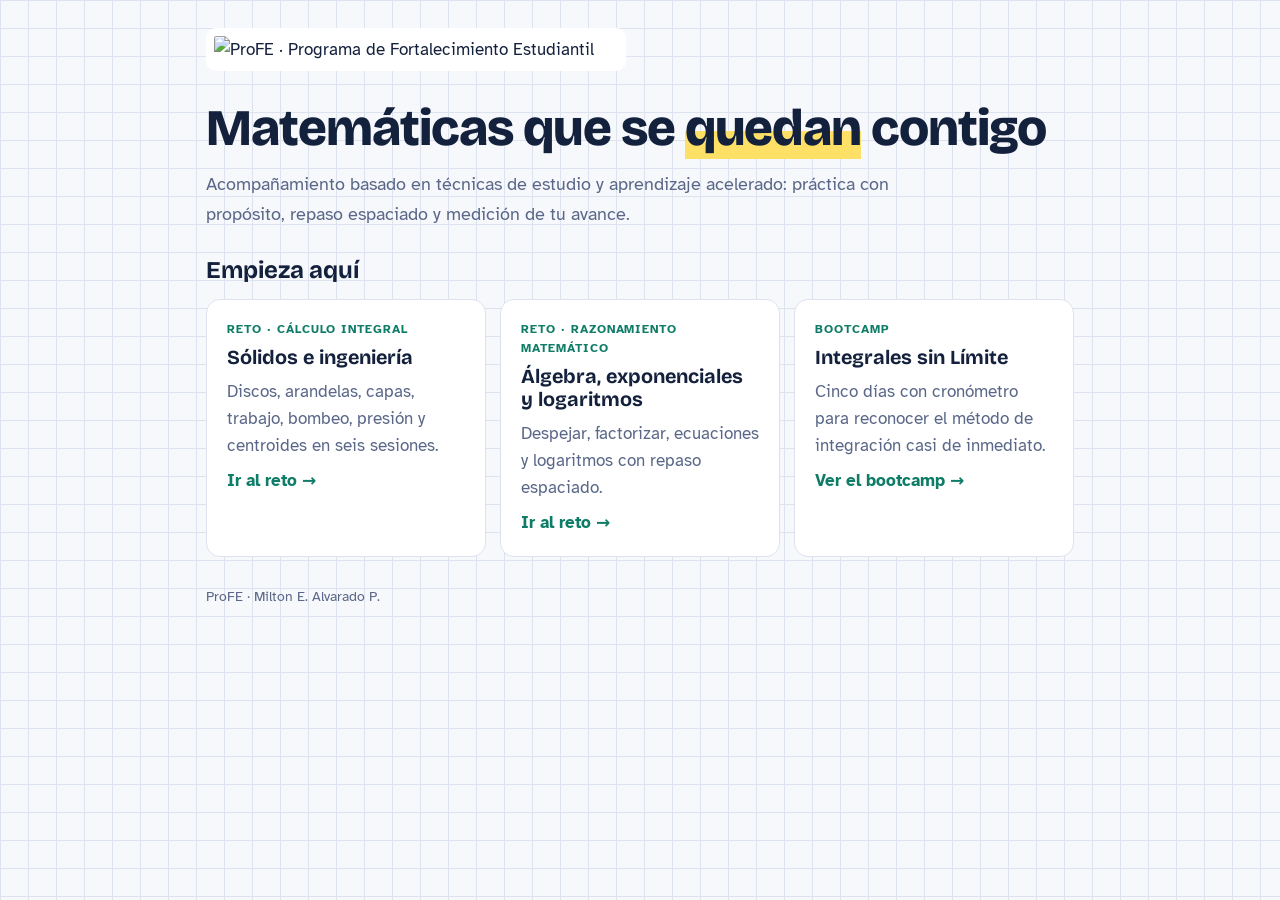
==== index.html @ 1213cf59 "Portada de ProFE para profe.net.co" ====
<!doctype html>
<html lang="es">
<head>
<meta charset="utf-8">
<meta name="viewport" content="width=device-width, initial-scale=1">
<title>ProFE · Programa de Fortalecimiento Estudiantil</title>
<meta name="description" content="Matemáticas con técnicas de estudio y aprendizaje acelerado: bootcamps y retos de autoestudio.">
<link rel="icon" href="https://bootcamp.profe.net.co/images/membrete_profe.png">
<link rel="preconnect" href="https://fonts.googleapis.com">
<link rel="stylesheet" href="https://fonts.googleapis.com/css2?family=Bricolage+Grotesque:opsz,wght@12..96,700;12..96,800&family=Atkinson+Hyperlegible:wght@400;700&display=swap">
<style>
:root{--paper:#F6F8FB;--sheet:#FFFFFF;--ink:#14213D;--muted:#5A6788;--line:#DCE3EF;--accent:#0E7C66;--accent-soft:#E2F3EE;--mark:#FFE066;
  --f-display:"Bricolage Grotesque","Segoe UI",system-ui,sans-serif;--f-body:"Atkinson Hyperlegible","Segoe UI",system-ui,sans-serif}
@media (prefers-color-scheme:dark){:root{--paper:#0E1524;--sheet:#151E31;--ink:#E6ECF7;--muted:#95A2BE;--line:#26324C;--accent:#41C9A6;--accent-soft:#16352F;--mark:#E8C547;color-scheme:dark}}
*{box-sizing:border-box}
body{margin:0;background:var(--paper);color:var(--ink);font:17px/1.6 var(--f-body);
  background-image:linear-gradient(var(--line) 1px,transparent 1px),linear-gradient(90deg,var(--line) 1px,transparent 1px);background-size:28px 28px}
.wrap{max-width:900px;margin:0 auto;padding:28px 16px 64px;display:grid;gap:28px}
img.membrete{max-width:420px;width:100%;height:auto;background:#fff;border-radius:10px;padding:8px}
h1,h2,h3{font-family:var(--f-display);line-height:1.15;margin:0;text-wrap:balance}
h1{font-size:clamp(2rem,6vw,3.2rem);font-weight:800;letter-spacing:-.02em}
h2{font-size:1.5rem}
p{margin:0}
.lead{font-size:1.15rem;color:var(--muted);max-width:60ch}
.mark{background:linear-gradient(transparent 55%,var(--mark) 55%);color:inherit}
.cards{display:grid;grid-template-columns:repeat(auto-fit,minmax(240px,1fr));gap:14px}
.card{display:grid;gap:8px;align-content:start;background:var(--sheet);border:1px solid var(--line);border-radius:14px;padding:20px;text-decoration:none;color:inherit;transition:border-color .15s,transform .15s}
.card:hover{border-color:var(--accent);transform:translateY(-2px)}
.card .tag{font-size:.75rem;letter-spacing:.08em;text-transform:uppercase;color:var(--accent);font-weight:700}
.card p{color:var(--muted)}
.card .go{color:var(--accent);font-weight:700}
footer{color:var(--muted);font-size:.9rem}
:focus-visible{outline:3px solid var(--accent);outline-offset:2px}
@media (prefers-reduced-motion:reduce){*{transition:none!important}}
</style>
</head>
<body>
<main class="wrap">
  <img class="membrete" src="https://bootcamp.profe.net.co/images/membrete_profe.png" alt="ProFE · Programa de Fortalecimiento Estudiantil">
  <section style="display:grid;gap:12px">
    <h1>Matemáticas que se <span class="mark">quedan</span> contigo</h1>
    <p class="lead">Acompañamiento basado en técnicas de estudio y aprendizaje acelerado: práctica con propósito, repaso espaciado y medición de tu avance.</p>
  </section>
  <section style="display:grid;gap:14px">
    <h2>Empieza aquí</h2>
    <div class="cards">
      <a class="card" href="https://bootcamp.profe.net.co/retos/calculo/">
        <span class="tag">Reto · Cálculo integral</span>
        <h3>Sólidos e ingeniería</h3>
        <p>Discos, arandelas, capas, trabajo, bombeo, presión y centroides en seis sesiones.</p>
        <span class="go">Ir al reto →</span>
      </a>
      <a class="card" href="https://bootcamp.profe.net.co/retos/razonamiento/">
        <span class="tag">Reto · Razonamiento matemático</span>
        <h3>Álgebra, exponenciales y logaritmos</h3>
        <p>Despejar, factorizar, ecuaciones y logaritmos con repaso espaciado.</p>
        <span class="go">Ir al reto →</span>
      </a>
      <a class="card" href="https://bootcamp.profe.net.co/">
        <span class="tag">Bootcamp</span>
        <h3>Integrales sin Límite</h3>
        <p>Cinco días con cronómetro para reconocer el método de integración casi de inmediato.</p>
        <span class="go">Ver el bootcamp →</span>
      </a>
    </div>
  </section>
  <footer>ProFE · Milton E. Alvarado P.</footer>
</main>
</body>
</html>
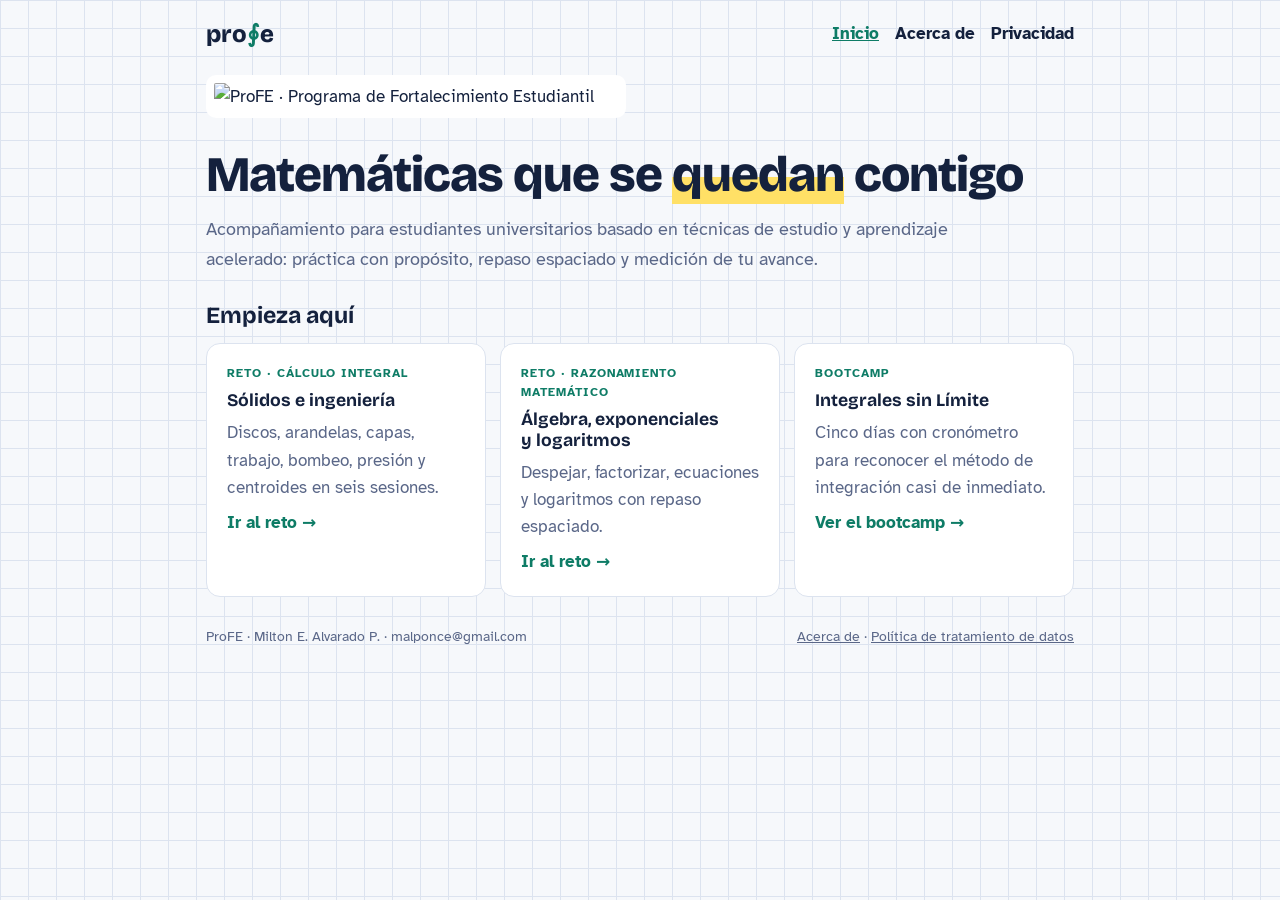
==== commit 1e83e925: "Agregar Acerca de ProFE y política de tratamiento de datos" ====
--- a/index.html
+++ b/index.html
@@ -4,67 +4,54 @@
 <meta charset="utf-8">
 <meta name="viewport" content="width=device-width, initial-scale=1">
 <title>ProFE · Programa de Fortalecimiento Estudiantil</title>
-<meta name="description" content="Matemáticas con técnicas de estudio y aprendizaje acelerado: bootcamps y retos de autoestudio.">
+<meta name="description" content="ProFE: retos y bootcamps de matemáticas para estudiantes universitarios, con técnicas de estudio basadas en la ciencia del aprendizaje.">
+<link rel="canonical" href="https://profe.net.co/">
+<meta property="og:title" content="ProFE · Programa de Fortalecimiento Estudiantil">
+<meta property="og:description" content="Retos y bootcamps de matemáticas con práctica de recuperación, repaso espaciado y medición del avance.">
+<meta property="og:url" content="https://profe.net.co/">
+<meta property="og:type" content="website">
 <link rel="icon" href="https://bootcamp.profe.net.co/images/membrete_profe.png">
 <link rel="preconnect" href="https://fonts.googleapis.com">
 <link rel="stylesheet" href="https://fonts.googleapis.com/css2?family=Bricolage+Grotesque:opsz,wght@12..96,700;12..96,800&family=Atkinson+Hyperlegible:wght@400;700&display=swap">
-<style>
-:root{--paper:#F6F8FB;--sheet:#FFFFFF;--ink:#14213D;--muted:#5A6788;--line:#DCE3EF;--accent:#0E7C66;--accent-soft:#E2F3EE;--mark:#FFE066;
-  --f-display:"Bricolage Grotesque","Segoe UI",system-ui,sans-serif;--f-body:"Atkinson Hyperlegible","Segoe UI",system-ui,sans-serif}
-@media (prefers-color-scheme:dark){:root{--paper:#0E1524;--sheet:#151E31;--ink:#E6ECF7;--muted:#95A2BE;--line:#26324C;--accent:#41C9A6;--accent-soft:#16352F;--mark:#E8C547;color-scheme:dark}}
-*{box-sizing:border-box}
-body{margin:0;background:var(--paper);color:var(--ink);font:17px/1.6 var(--f-body);
-  background-image:linear-gradient(var(--line) 1px,transparent 1px),linear-gradient(90deg,var(--line) 1px,transparent 1px);background-size:28px 28px}
-.wrap{max-width:900px;margin:0 auto;padding:28px 16px 64px;display:grid;gap:28px}
-img.membrete{max-width:420px;width:100%;height:auto;background:#fff;border-radius:10px;padding:8px}
-h1,h2,h3{font-family:var(--f-display);line-height:1.15;margin:0;text-wrap:balance}
-h1{font-size:clamp(2rem,6vw,3.2rem);font-weight:800;letter-spacing:-.02em}
-h2{font-size:1.5rem}
-p{margin:0}
-.lead{font-size:1.15rem;color:var(--muted);max-width:60ch}
-.mark{background:linear-gradient(transparent 55%,var(--mark) 55%);color:inherit}
-.cards{display:grid;grid-template-columns:repeat(auto-fit,minmax(240px,1fr));gap:14px}
-.card{display:grid;gap:8px;align-content:start;background:var(--sheet);border:1px solid var(--line);border-radius:14px;padding:20px;text-decoration:none;color:inherit;transition:border-color .15s,transform .15s}
-.card:hover{border-color:var(--accent);transform:translateY(-2px)}
-.card .tag{font-size:.75rem;letter-spacing:.08em;text-transform:uppercase;color:var(--accent);font-weight:700}
-.card p{color:var(--muted)}
-.card .go{color:var(--accent);font-weight:700}
-footer{color:var(--muted);font-size:.9rem}
-:focus-visible{outline:3px solid var(--accent);outline-offset:2px}
-@media (prefers-reduced-motion:reduce){*{transition:none!important}}
-</style>
+<link rel="stylesheet" href="/assets/sitio.css">
 </head>
 <body>
-<main class="wrap">
-  <img class="membrete" src="https://bootcamp.profe.net.co/images/membrete_profe.png" alt="ProFE · Programa de Fortalecimiento Estudiantil">
-  <section style="display:grid;gap:12px">
-    <h1>Matemáticas que se <span class="mark">quedan</span> contigo</h1>
-    <p class="lead">Acompañamiento basado en técnicas de estudio y aprendizaje acelerado: práctica con propósito, repaso espaciado y medición de tu avance.</p>
-  </section>
-  <section style="display:grid;gap:14px">
-    <h2>Empieza aquí</h2>
-    <div class="cards">
-      <a class="card" href="https://bootcamp.profe.net.co/retos/calculo/">
-        <span class="tag">Reto · Cálculo integral</span>
-        <h3>Sólidos e ingeniería</h3>
-        <p>Discos, arandelas, capas, trabajo, bombeo, presión y centroides en seis sesiones.</p>
-        <span class="go">Ir al reto →</span>
-      </a>
-      <a class="card" href="https://bootcamp.profe.net.co/retos/razonamiento/">
-        <span class="tag">Reto · Razonamiento matemático</span>
-        <h3>Álgebra, exponenciales y logaritmos</h3>
-        <p>Despejar, factorizar, ecuaciones y logaritmos con repaso espaciado.</p>
-        <span class="go">Ir al reto →</span>
-      </a>
-      <a class="card" href="https://bootcamp.profe.net.co/">
-        <span class="tag">Bootcamp</span>
-        <h3>Integrales sin Límite</h3>
-        <p>Cinco días con cronómetro para reconocer el método de integración casi de inmediato.</p>
-        <span class="go">Ver el bootcamp →</span>
-      </a>
-    </div>
-  </section>
-  <footer>ProFE · Milton E. Alvarado P.</footer>
-</main>
+<div class="wrap">
+  <nav class="top" aria-label="Principal">
+    <a class="logo" href="/">pro<b>∮</b>e</a>
+    <ul><li><a href="/" aria-current="page">Inicio</a></li><li><a href="/acerca/">Acerca de</a></li><li><a href="/privacidad/">Privacidad</a></li></ul>
+  </nav>
+  <main style="display:grid;gap:28px">
+    <img class="membrete" src="https://bootcamp.profe.net.co/images/membrete_profe.png" alt="ProFE · Programa de Fortalecimiento Estudiantil">
+    <section style="display:grid;gap:12px">
+      <h1>Matemáticas que se <span class="mark">quedan</span> contigo</h1>
+      <p class="lead">Acompañamiento para estudiantes universitarios basado en técnicas de estudio y aprendizaje acelerado: práctica con propósito, repaso espaciado y medición de tu avance.</p>
+    </section>
+    <section style="display:grid;gap:14px">
+      <h2>Empieza aquí</h2>
+      <div class="cards">
+        <a class="card" href="https://bootcamp.profe.net.co/retos/calculo/">
+          <span class="tag">Reto · Cálculo integral</span>
+          <h3>Sólidos e ingeniería</h3>
+          <p>Discos, arandelas, capas, trabajo, bombeo, presión y centroides en seis sesiones.</p>
+          <span class="go">Ir al reto →</span>
+        </a>
+        <a class="card" href="https://bootcamp.profe.net.co/retos/razonamiento/">
+          <span class="tag">Reto · Razonamiento matemático</span>
+          <h3>Álgebra, exponenciales y logaritmos</h3>
+          <p>Despejar, factorizar, ecuaciones y logaritmos con repaso espaciado.</p>
+          <span class="go">Ir al reto →</span>
+        </a>
+        <a class="card" href="https://bootcamp.profe.net.co/">
+          <span class="tag">Bootcamp</span>
+          <h3>Integrales sin Límite</h3>
+          <p>Cinco días con cronómetro para reconocer el método de integración casi de inmediato.</p>
+          <span class="go">Ver el bootcamp →</span>
+        </a>
+      </div>
+    </section>
+  </main>
+  <footer><span>ProFE · Milton E. Alvarado P. · malponce@gmail.com</span><span><a href="/acerca/">Acerca de</a> · <a href="/privacidad/">Política de tratamiento de datos</a></span></footer>
+</div>
 </body>
 </html>
--- a/assets/sitio.css
+++ b/assets/sitio.css
@@ -0,0 +1,35 @@
+:root{--paper:#F6F8FB;--sheet:#FFFFFF;--ink:#14213D;--muted:#5A6788;--line:#DCE3EF;--accent:#0E7C66;--accent-soft:#E2F3EE;--mark:#FFE066;
+  --f-display:"Bricolage Grotesque","Segoe UI",system-ui,sans-serif;--f-body:"Atkinson Hyperlegible","Segoe UI",system-ui,sans-serif}
+@media (prefers-color-scheme:dark){:root{--paper:#0E1524;--sheet:#151E31;--ink:#E6ECF7;--muted:#95A2BE;--line:#26324C;--accent:#41C9A6;--accent-soft:#16352F;--mark:#E8C547;color-scheme:dark}}
+*{box-sizing:border-box}
+body{margin:0;background:var(--paper);color:var(--ink);font:17px/1.6 var(--f-body);
+  background-image:linear-gradient(var(--line) 1px,transparent 1px),linear-gradient(90deg,var(--line) 1px,transparent 1px);background-size:28px 28px}
+.wrap{max-width:900px;margin:0 auto;padding:20px 16px 64px;display:grid;gap:28px}
+nav.top{display:flex;justify-content:space-between;align-items:center;gap:12px;flex-wrap:wrap}
+nav.top .logo{font:800 1.5rem/1 var(--f-display);color:var(--ink);text-decoration:none}
+nav.top .logo b{color:var(--accent);font-family:"Cambria Math","STIX Two Math",serif;font-weight:700}
+nav.top ul{display:flex;gap:16px;list-style:none;margin:0;padding:0;flex-wrap:wrap}
+nav.top a{color:var(--ink);text-decoration:none;font-weight:700}
+nav.top a[aria-current]{color:var(--accent);text-decoration:underline}
+img.membrete{max-width:420px;width:100%;height:auto;background:#fff;border-radius:10px;padding:8px}
+h1,h2,h3{font-family:var(--f-display);line-height:1.15;margin:0;text-wrap:balance}
+h1{font-size:clamp(2rem,6vw,3.1rem);font-weight:800;letter-spacing:-.02em}
+h2{font-size:1.45rem}
+h3{font-size:1.1rem}
+p{margin:0}
+.lead{font-size:1.15rem;color:var(--muted);max-width:62ch}
+.mark{background:linear-gradient(transparent 55%,var(--mark) 55%);color:inherit}
+.sheet{background:var(--sheet);border:1px solid var(--line);border-radius:14px;padding:clamp(18px,4vw,32px);display:grid;gap:16px}
+.sheet ul,.sheet ol{margin:0;padding-left:22px;display:grid;gap:6px}
+.sheet a{color:var(--accent)}
+.cards{display:grid;grid-template-columns:repeat(auto-fit,minmax(240px,1fr));gap:14px}
+.card{display:grid;gap:8px;align-content:start;background:var(--sheet);border:1px solid var(--line);border-radius:14px;padding:20px;text-decoration:none;color:inherit;transition:border-color .15s,transform .15s}
+.card:hover{border-color:var(--accent);transform:translateY(-2px)}
+.card .tag{font-size:.75rem;letter-spacing:.08em;text-transform:uppercase;color:var(--accent);font-weight:700}
+.card p{color:var(--muted)}
+.card .go{color:var(--accent);font-weight:700}
+.meta{color:var(--muted);font-size:.9rem}
+footer{color:var(--muted);font-size:.9rem;display:flex;gap:16px;flex-wrap:wrap;justify-content:space-between}
+footer a{color:var(--muted)}
+:focus-visible{outline:3px solid var(--accent);outline-offset:2px}
+@media (prefers-reduced-motion:reduce){*{transition:none!important}}
